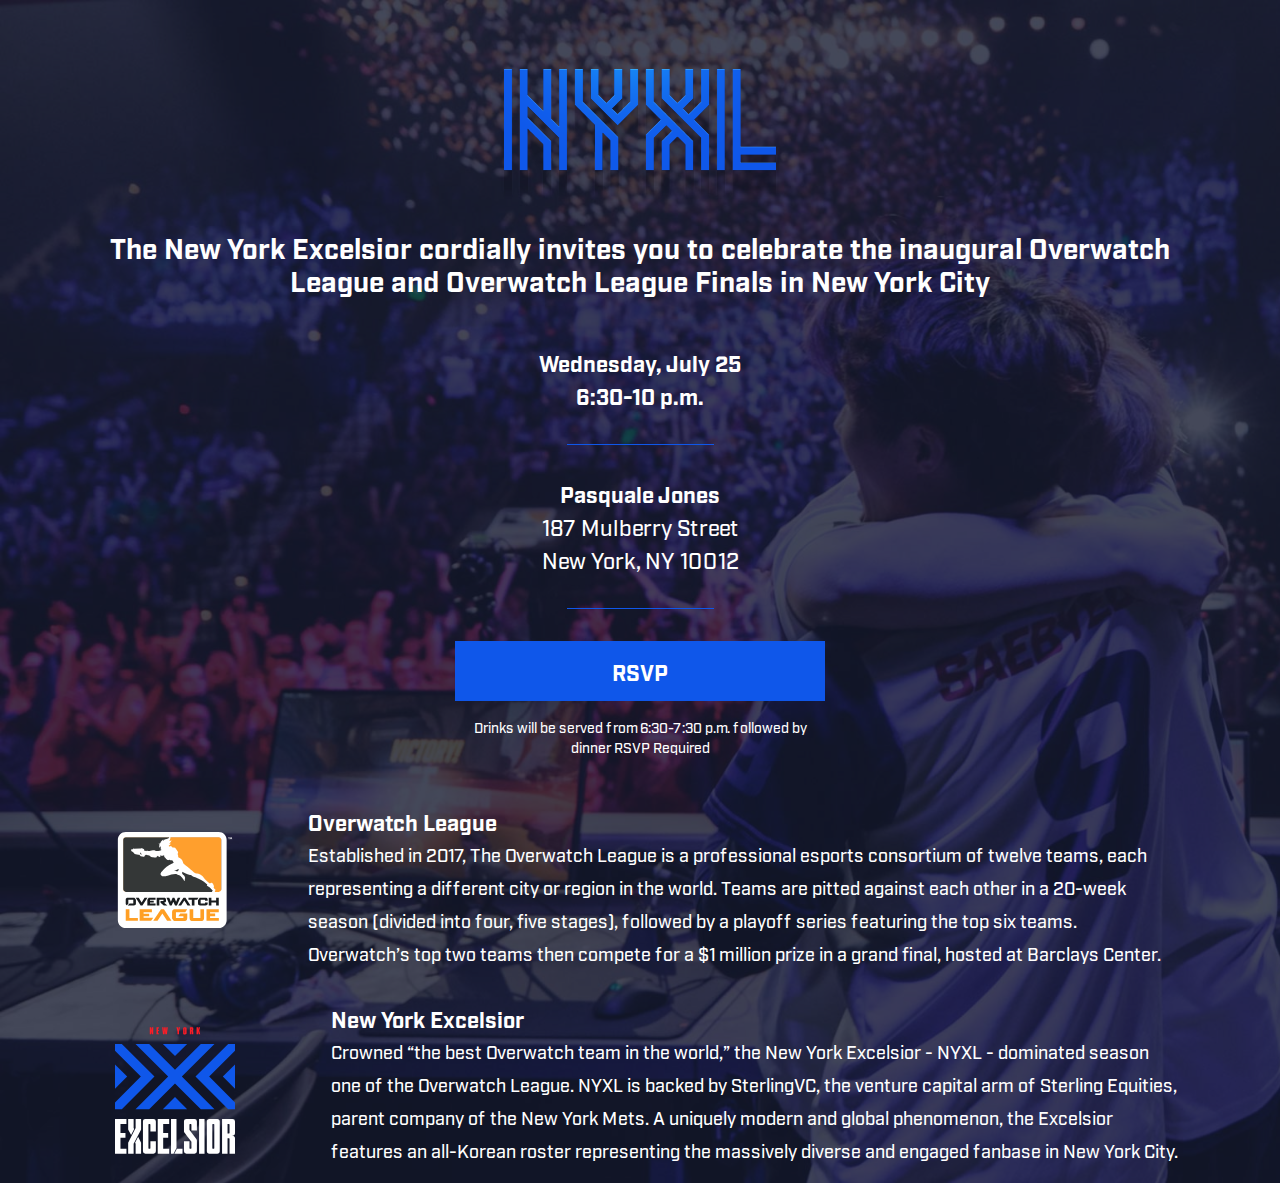
==== index.html @ 33cf8f16 "- updated staging" ====
<!DOCTYPE html>
<html 
xmlns="http://www.w3.org/1999/xhtml" 
xmlns:og="http://ogp.me/ns#"
xmlns:fb="http://www.facebook.com/2008/fbml"
lang="en">
<head>
<meta charset="utf-8" />
<meta name="title" content="NYXL | New York Excelsior" />
<meta name="MobileOptimized" content="width" />
<meta name="HandheldFriendly" content="true" />
<meta name="viewport" content="width=device-width, initial-scale=1.0" />
<title>NYXL | New York Excelsior</title>
<link rel="apple-touch-icon" sizes="180x180" href="images/apple-touch-icon.png">
<link rel="icon" type="image/png" href="images/favicon-32x32.png" sizes="32x32">
<link rel="icon" type="image/png" href="images/favicon-16x16.png" sizes="16x16">
<link href="main-8e82d112156047864e41.css" rel="stylesheet"></head>
<body>
  <div class="content">
    <div class="left-col">
      <div class="left-col__bg"></div>
      <header>
        <figure class="header__logo">
          <img src="images/logo2.png">
        </figure>
      </header>
      <main>
        <section class="intro">The New York Excelsior cordially invites you to celebrate the inaugural Overwatch League and Overwatch League Finals in New York City</section>
        <section class="date-time">Wednesday, July 25<br>6:30-10 p.m.</section>
        <div class="separator"></div>
        <section class="location">
          <div class="location__title">Pasquale Jones</div>
          <div class="location__address">187 Mulberry Street<br>New York, NY 10012</div>
        </section>
        <div class="separator"></div>
        <section class="rsvp">
          <a class="rsvp__cta" href="mailto:nyxl@nyxl.nyxl?subject=NYXL FINALS DINNER"><span>RSVP</span></a>
          <div class="rsvp__text">Drinks will be served from 6:30-7:30 p.m. followed by dinner RSVP Required</div>
        </section>
        <section class="overwatch-league">
          <figure class="overwatch-league__logo">
            <svg aria-hidden="true" role="img" class="icon--owlstacked" xmlns="http://www.w3.org/2000/svg" x="0px" y="0px" viewBox="-300 -125 402 350" style="enable-background:new -300 -125 402 350;" xml:space="preserve">
              <style type="text/css">
                .stZero{fill:#EF7A1A;}
                .stOne{fill:#FF9F2D;}
                .st2{fill:#191E1F;}
                .st3{opacity:0.4;}
                .st4{fill:#5D5D5D;}
                .st5{fill:#FFFFFF;}
                .st6{fill:#191C1F;}
                .st7{fill:#FF9F24;}
              </style>
              <title>OWL_Logo_DarkBG</title>
              <g>
              <g>
              <g>
              <path class="stZero" d="M-275.4-99.6H58.1c2.8,0,5,2.2,5,5V86.7c0,2.8-2.2,5-5,5h-333.5c-2.8,0-5-2.2-5-5V-94.7
                      C-280.4-97.4-278.1-99.6-275.4-99.6z"></path>
              <g>
              <path class="stOne" d="M-275.4-99.6H58.1c2.8,0,5,2.2,5,5V86.7c0,2.8-2.2,5-5,5h-333.5c-2.8,0-5-2.2-5-5V-94.7
                        C-280.4-97.4-278.1-99.6-275.4-99.6z"></path>
              </g>
              </g>
              <g>
              <path class="st2" d="M35.6,85.5l-3.8-6.3L11.1,57.6l-40.1-26.4L-80.6-0.3L-120-49.5l-7.5-24l5.5-18.4l6.5-7.7h-156
                      c-4.9,0-8.9,4-8.9,8.9V82.8c0,4.9,4,8.9,8.9,8.9h306L35.6,85.5z"></path>
              <g>
              <g class="st3">
              <path class="st4" d="M35.6,85.5l-3.8-6.3L11.1,57.6l-40.1-26.4L-80.6-0.3L-120-49.5l-7.5-24l5.5-18.4l6.5-7.7h-156
                          c-4.9,0-8.9,4-8.9,8.9V82.8c0,4.9,4,8.9,8.9,8.9h306L35.6,85.5z"></path>
              </g>
              </g>
              </g>
              </g>
              <path class="st5" d="M54.2-118.3h-325.7c-15.2,0-27.5,12.3-27.5,27.5v281.5c0,15.2,12.3,27.5,27.5,27.5H54.2
                  c15.2,0,27.5-12.3,27.5-27.5V-90.8C81.7-105.9,69.4-118.3,54.2-118.3z M-280.4,82.7V-90.8c0-4.9,4-8.9,8.9-8.9h152.8
                  c-0.8,2-2.4,3.5-4.4,4.3c-1.7,0.7-3.6,1.2-5.4,1.6c-1.5,0.4-3.1,0.8-4.6,1.4c-1.5,0.5-2.9,1.2-4.2,2.2c-0.7,0.6-1.4,1.3-1.9,2
                  c-0.5,0.6-0.9,1.2-1.2,1.8c-0.4,0.6-0.7,1-0.8,1.2c0.9-2.8,1.3-5.7,1.3-8.6c-0.2,1.6-4,5-6.1,6.9c-4.3,3.7-3.8,7.7-3.8,7.7
                  c-0.4,0.1-0.8,0.3-1.1,0.5c-1.7,1.3-2.5,1.9-4.4,1.4c-0.6-0.2-1.2-0.5-1.8-0.8c-0.2-0.1-0.5-0.2-0.7-0.4c1,1.7,2.5,3.2,4.2,4.1
                  c0.4,0.2,0.7,0.5,1,0.8c-0.3,0.6-1.4,2.8-1.5,3.2c-0.7,1.5-0.5,3.2,0.4,4.6c0.6,1,2,3.4,2,3.4s0.4,0.4,0.6,0.6
                  c-0.2-1.1-0.4-2.1-0.4-3.2c0.1-1.4,1-2.6,2.2-3.2c0,0.3-0.1,0.8-0.1,1.6c-0.1,0.7,0.1,1.5,0.3,2.1c0.2,0.4,0.4,0.8,0.6,1.2
                  c0.5,1,0.4,2.1-0.3,3c-0.3,0.4-0.6,0.8-1,1.2c-0.4,0.4-0.6,0.5-0.8,1c0.3,0.3,0.7,0.5,1.1,0.6l1.6,0.6c0.7,0.3,1.7,0.7,1.7,1.4
                  c-0.1,0.4-0.3,0.7-0.6,0.8c-0.6,0.3-1.2,0.6-2.3,1.1c-0.4,0.2-0.8,0.5-1.3,0.7c-0.7,0.2-1.4,0.4-2.1,0.5c-3.4,0.7-6.9,1.1-10.4,1.2
                  c-1.2,0.1-2.4-0.1-3.5-0.7c0,0-5.2-2.9-9.9-2.1c-2.9,0.4-5.8,1-8.6,2c-2,0.6-4,1-6.1,0.9c-1,0.1-1.9-0.1-2.7-0.6
                  c0,0-0.6-0.4-2.8-0.3c-1,0-1.9,0-2.9,0.2c-0.4,0.6-0.6,0.9-0.6,0.9c-0.4-0.1-0.7-0.3-1-0.6c-0.6-0.4-1.4-1-4.1-1
                  c-0.6,0.1-1.2,0-1.8-0.1c0.2-0.7,0.4-1.5,0.5-2.2c0.1-0.4,0-0.9-0.3-1.2c-0.4-0.8-1.2-2-1.2-2s-0.1-0.4-0.7-0.5
                  c-0.6-0.2-1.2-0.5-1.7-0.9c-0.8-0.8-1.9-1.2-3-1.2c-0.5,0.1-1,0-1.4-0.3c-0.4-0.2-1.1-0.6-2.6,0.2c-1.1,0.5-2.3,0.7-3.5,0.6
                  l-22.4,0.6c-0.4,0-0.8-0.2-1.1-0.5c-0.4-0.4-1.1-0.5-1.6-0.1c0,0.8-0.1,2.9-0.1,2.9h-2.4c0,0-0.6-1.4-2.6-0.6c-0.1,0.7-0.2,1-0.2,1
                  l-0.2,0.4c-0.4,0-0.8,0.1-1.3,0.2c0,1.1,0,2.3,0.1,3.4l1.3,0.2l0.3,2.2c0.6,0.8,1.5,1.2,2.5,1.2c0.9,0.1,1.9-0.2,2.6,0.9
                  c1.2,1.9,2.6,3.8,4.2,5.4c0.9,0.9,2.2,2.6,9.9,4c2.6,0.5,5.3,0.7,7.9,0.8c0.4,0.4,3,3.4,3,3.4s0.4,0.9,2.1,1.2
                  c3.3,0.8,6.6,1.4,9.9,1.8c1.1,0.1,1.4,0.3,2.4-0.6c0.8-0.5,1.3-1.2,1.6-2.1l0.1-1l0.4-0.3c1.7-1.1,3.3-2.4,4.6-3.9
                  c0.1,0.3,0.3,0.7,0.4,1c0.1,0.2,0.2,0.8,1.9,0.8c2.8,0,5.6,0.6,8.2,1.9c1.3,0.6,2.4,1.4,3.4,2.4c2.1,2.1,4.8,3.4,7.7,3.7
                  c4.1,0.4,8.1,0.6,9.8,0.8c1.4,0.2,2.8,0.1,4.1-0.5c1.1-0.3,1.9-1.2,1.9-2.3c0-0.6,0-1.6,0-1.8c0.1-0.5,0.1-0.8,0.1-0.8
                  c0.4-0.1,0.8-0.1,1.1,0.1c0.9,0.3,10.1,3.6,10.1,3.6s0.9-0.1,0.6-1.6c-0.2-1.2-0.4-2.5-0.4-2.5c-0.1-0.4,0.1-0.8,0.5-0.9
                  c0,0,0.1,0,0.1,0c0.4,0,0.6,0,3.4,0.5c2,0.3,3.9,0.3,5.9,0c0.6-0.1,1.2-0.3,1.8-0.6l0,0c1.4-0.4,1.5-0.7,1.9-0.4
                  c0.2,0.3,0.4,1.3,0.5,3.5c0,0.9,0.4,1.8,1,2.5c0.9,1,6.2,6.6,6.2,6.6l2,2.1c0.7,0.8,1.6,1.2,2.6,1.3c0.8,0.1,1.6,0.3,2.4,0.5
                  c1.1,0.3,2.2,0.1,3.2-0.4c0.9-0.5,2-0.6,3-0.2c1.7,0.4,8.2,1.8,9.1,2l0.5,1.1l0.2,0.5c0,0,0.5,1.6,0.8,2.1s2.4,4.4,2.4,4.4
                  s-1.6,0.9-5.4,2.4C-122.5-1.5-135,8-144.8,20l-0.2,0.3h-0.1c0,0-4.4,5.1-4.6,9c0.1,1.1,0.6,2.1,1.3,2.9c1.1,1.5,2.1,3,3.4,3.5
                  c0.7,0.4,0.8,0.7,5.2,0.8s5.6,0.2,5.6,0.2c1.7,0,3.3-0.2,4.9-0.6c2.9-0.8,4.4-1.2,5.1-1.3c0.9-0.3,2-0.6,4.8-1.6
                  c2-0.8,14.4-5.3,25.8-4l0.5,0.8c0,0,0.2,0.5,1.7,0.8c1.5,0.4,7.4,2.3,10.3,4.2c1.1,0.7,2.1,1.6,3,2.5c0.9,1.1,2.2,2.3,4.2,4.8
                  c0.9,1,1.7,2.1,2.4,3.2c0.7,1,1.4,1.9,2.2,2.8c0.4,0.4,0.7,1,0.8,1.6c0.1,0.8,0.5,1.6,1.1,2.2c0.8,0.8,1.5,1.7,2.5,0.5
                  c0.2-0.5,0.3-0.3,0.3-3.4c0.1-2.2,0-3.7,0.5-4.1c0.5-0.8,0.7-1.9,0.5-2.9c0-1-0.6-1.9-1.5-2.3c0,0,0.5-2.4-0.6-3.8
                  c-0.3-0.4-0.8-0.7-1.4-0.7c-0.4-1.4-1.4-2.5-2.7-3.1c-1.1-0.7-1.9-1-3.5-4.2c0,0-0.7-1.6-1.1-2.8c0.1-0.1,1-1,1-4.4
                  c1,0.6,2,1.2,3.1,1.7l6.8,3.4c5.4,2.7,11.1,4.9,16.9,6.3c0,0,2.5,0.5,2.9,0.6c0.6,0.1,1.2,0.3,1.7,0.8c1.4,1.3,2.9,2.4,4.5,3.5
                  c2,1.1,4.1,1.9,6.3,2.3c2,0.2,3.9,0.7,5.7,1.6c0,0,9.2,4.8,12.7,6.3c4.7,2.4,9.2,5.1,13.5,8c0,0,3.6,2.2,4.8,3
                  c0.4,0.3,1.3,1,3.2,2.7s5.4,4.8,5.4,4.8l0.6,0.8h-1.7L12.6,69c0,0,3.8,2.6,6.6,4.7c2.5,1.9,4.8,4.1,6.9,6.4c1.1,1,3.8,3.5,5.4,5.1
                  l0,0c0,0,1.7,1.6,1.2,2.2c-1,1.1-2.3,2.6-2.3,4.3h-301.8C-276.4,91.6-280.3,87.6-280.4,82.7L-280.4,82.7z M-122.1-86L-122.1-86z
                   M-215.4-39.1c0,0-1.7-0.4-2.1-0.5c-0.6-0.1-1.1-0.4-1.6-0.9c-0.8-0.5-1.4-1.4-1.8-2.3c-0.3-1.2-0.6-2.2-0.6-2.2
                  c0.6-0.2,1.2-0.2,1.8-0.2c0.6,0,0.9,0,0.9,0c0.2,0.6,0.5,1.2,0.8,1.7c0.5,0.5,0.9,1.1,1.2,1.7c0.1,0.4,0.3,0.8,0.7,1.1
                  c0.4,0.2,0.6,0.6,0.5,1.1C-215.4-39.2-215.4-39.1-215.4-39.1z M-87.6,17.2c-0.6,0.6-0.8,0.9-1.5,1.8c-4.1,0.2-8.3,0.1-12.4-0.3
                  c-0.1-0.8,0.6-0.8,1.7-1.1c3.8-1.3,7.4-2.9,10.9-4.9c0.8-0.5,1.6-1,2.4-1.4l1,0.5v0.5l-0.6,0.8c-0.6,0.5-0.9,1.2-0.9,2
                  C-86.8,15.8-87.1,16.6-87.6,17.2z M63.1,82.8c0,4.9-4,8.9-8.9,8.9H39.5c0.6-0.3,1.2-0.8,1.5-1.4c0.7-2,1.3-4,1.5-6.1
                  c-0.1-0.7-0.4-1.3-1-1.7c-0.7-0.5-3-1.9-3.8-3.8c-0.9-1.7-1.4-2.8-1.4-2.8c0.8-1,1.2-2.3,1-3.6c-0.2-1-0.4-2-0.8-3
                  c-0.7-2.6-1.9-4.9-3.5-7c-0.3-0.3-0.6-0.7-0.8-1.1c-0.1-0.2,0-0.3-0.9-0.8c-0.9-0.5-1.9-0.8-2.9-0.7c-0.7,0.9-1.5,1.8-1.5,1.8
                  S26,61.1,25.3,61c-0.4-0.1-0.7-0.3-1.9,0.5l-1.1,0.7l-0.6-0.4c-3-2.3-5.8-4.8-8.5-7.5C7,48.4,1.7,42,1.7,42c-1.4-1.4-3-4.3-6.1-6.9
                  c-3-2.5-6.4-4.6-10-6.1c-1.1-0.5-1-0.8-13.2-2.7c-2.2-0.6-4.2-1.8-5.7-3.5c-2.5-2.6-9.7-7.9-13.8-11.9c0,0-5.4-4.6-9.5-8.2
                  C-64.2-3.7-68-6.4-68-6.4c-1.9-2.1-3.2-4.7-3.7-7.6c-0.8-2.9-2.2-5.7-4.1-8.1c-2.4-2.5-5.3-4.6-8.4-6.2c-1.4-0.7-2.6-1.6-3.7-2.6
                  c0.1-0.8,0.1-1.5,0.1-2.3c-0.2-1.7-0.4-5-0.6-5.4c-1.3-0.9-1.8-1.2-1.8-1.2v-1.9l1.3-1.1c0.4-0.4,0.7-0.3,0.6-1.8s0.1-3,0.1-3
                  s0.1-0.9-1-2.4c-1.2-1.7-5.6-7.8-7.4-10.4c0,0-1-1.3-1.4-1.8c-0.4-0.6-1-0.9-1.7-1l-2.5-0.6c-0.5-0.1-1.1-0.1-1.6,0.2
                  c-0.5,0.3-1.1,0.4-1.7,0.2c-0.8-0.2-2.7-0.7-2.7-0.7c-0.4-0.6-1.5-2-1.9-2.6c-0.3-0.4-0.6-0.7-1-0.9c-0.8-0.5-2.4-1.5-2.4-1.5
                  l-5.3,1.5c-0.2,0.1-0.4,0.1-0.6,0.1L-120-67l-0.7-3.6l2.9-2.2c1.1-0.8,2.1-1.6,3.1-2.5l1.7-1.6c-1.9,0.1-3.8,0-5.7-0.3
                  c-0.2,0-0.3-0.1-0.5-0.2l0.6-0.7c6.6-6.4,7.2-10.2,7.3-11.4c-1.3,1.5-3.5,2-5,2.4c-1.6,0.3-2.6,0.4-3.4,0.6c4.1-4,4.8-10.4,4.9-13
                  H54.2c4.9,0,8.9,4,8.9,8.9L63.1,82.8z"></path>
              <g>
              <path class="st5" d="M87.7-98.3h1.4v6h1.5v-6H92v-1.3h-4.3L87.7-98.3z M99.7-99.6h-1.5l-1.6,4.4l-1.7-4.4h-1.5l-1.1,7.3h1.4
                    l0.7-4.5l1.7,4.5H97l1.8-4.6l0.8,4.6h1.5L99.7-99.6z"></path>
              <path class="st6" d="M-89.3,112.3l-5.8,13.8l-6-13.8h-6.3l-6,13.6l-5.7-13.6h-9.7l11.9,27h6l6.1-13.6l6,13.6h6.5l11.8-27H-89.3z
                     M45,112.3v9.5H28.4v-9.5h-9.2v27h9.2v-10.4H45v10.5h9.2v-27.1H45z M-69.4,112.3l-18.2,27h10l11.3-17.4l11.2,17.4h10.4l-17.7-27
                    H-69.4z M-205.5,112.3l-10.3,16.5l-10.1-16.5h-10.5l17.1,27h6.3l17.7-27H-205.5z M-51.9,112.3v7.1h11.8v20h9.2v-20h9.3l4.7-7.1
                    H-51.9z M-240.2,112.8c-1-0.3-2.1-0.5-3.2-0.4h-20.5c-4.7,0-7.6,2.4-7.6,6.1v14.8c0,2.2,1.2,4.2,3.2,5.1l0.4,0.2l5.6-5.7v-13.4
                    h17.3v12.8h-12.7l-7.1,7.1h21.4c4.5,0,7.6-2.5,7.6-6.1v-14l-4.2-6.4L-240.2,112.8z M7.7,112.3h-18.5c-0.5,0-1,0-1.5,0.1h-0.3
                    l-0.8,1.2l0,0l-5,7.7v11.9c0,3.6,3.1,6.1,7.6,6.1H7.7c4.4,0,7.6-2.6,7.6-6.1v-4.6H6.1v3.6H-9.2v-12.8H6.1v3.2h9.2v-4.1
                    C15.3,114.7,12.3,112.3,7.7,112.3L7.7,112.3z M-195.8,119.1v20.3h28.7v-7.1h-19.4v-3.4h13.1v-6.2h-13.1v-3.2h19.4v-7.1h-24
                    L-195.8,119.1z M-130.5,124.3v-6.4c0-3.4-2.7-5.5-7-5.5h-25.6v27h9.2v-20.1h14c0.2,0,0.3,0,0.5,0c0,0.1,0,0.2,0,0.3v4
                    c0,0,0,0.1,0,0.1l0,0c-0.2,0.1-0.3,0.1-0.5,0.1h-9.8v5.4l11.4,10.2h12.7l-11.6-10.1C-134,129.1-130.5,127.5-130.5,124.3
                    L-130.5,124.3z"></path>
              <path class="st7" d="M-208.9,177.3h19.5v-9.2h-19.5v-4.8h29v-10.6h-42.8V193h40.2l7.3-10.6h-33.7V177.3z M-148,152.7l-27.1,40.3
                    h15l16.8-26l16.6,26h15.4l-26.4-40.3L-148,152.7z M-258.5,152.7h-12.9V193h42.5v-10.4h-29.6L-258.5,152.7z M-10.1,182.6h-25v-29.9
                    h-12.8v29.9c0,8.8,4.3,10.5,11.6,10.5h27.3c7.4,0,11.7-1.7,11.7-10.5v-29.9h-12.9V182.6z M23.8,182.6v-5.5h17.7v-9.9H23.8v-4.5
                    h30.4v-10H11.2V193h43.3v-10.4L23.8,182.6z M-63.1,162.7l6.9-10l-40.7-0.1c-7.9,0-12.4,1.7-12.4,10.6v19.4c0,0.6,0,1.2,0.1,1.8
                    l5.5,8c2.2,0.6,4.6,0.9,6.9,0.8h28.2c7.9,0,12.5-1.7,12.5-10.6v-15.2h-24.4l-6.8,9.8h17.7v5.5h-26.1v-19.9L-63.1,162.7z"></path>
              </g>
              </g>
            </svg>
          </figure>
          <div class="overwatch-league__content">
            <div class="overwatch-league__title">Overwatch League</div>
            <div class="overwatch-league__description">Established in 2017, The Overwatch League is a professional esports consortium of twelve teams, each representing a different city or region in the world.  Teams are pitted against each other in a 20-week season (divided into four, five stages), followed by a playoff series featuring the top six teams.  Overwatch’s top two teams then compete for a $1 million prize in a grand final, hosted at Barclays Center.</div>
          </div>
        </section>
        <section class="ny-excelsior">
          <figure class="ny-excelsior__logo"><img src="images/logo-onPrimary-newyork-2.svg"></figure>
          <div class="ny-excelsior__content">
            <div class="ny-excelsior__title">New York Excelsior</div>
            <div class="ny-excelsior__description">Crowned “the best Overwatch team in the world,” the New York Excelsior - NYXL - dominated season one of the Overwatch League. NYXL is backed by SterlingVC, the venture capital arm of Sterling Equities, parent company of the New York Mets.  A uniquely modern and global phenomenon, the Excelsior features an all-Korean roster representing the massively diverse and engaged fanbase in New York City.</div>
          </div>
        </section>
      </main>
      <footer></footer>
    </div>
    <div class="right-col">
    </div>
  </div>
<script type="text/javascript" src="main-8e82d112156047864e41.js"></script></body>
</html>
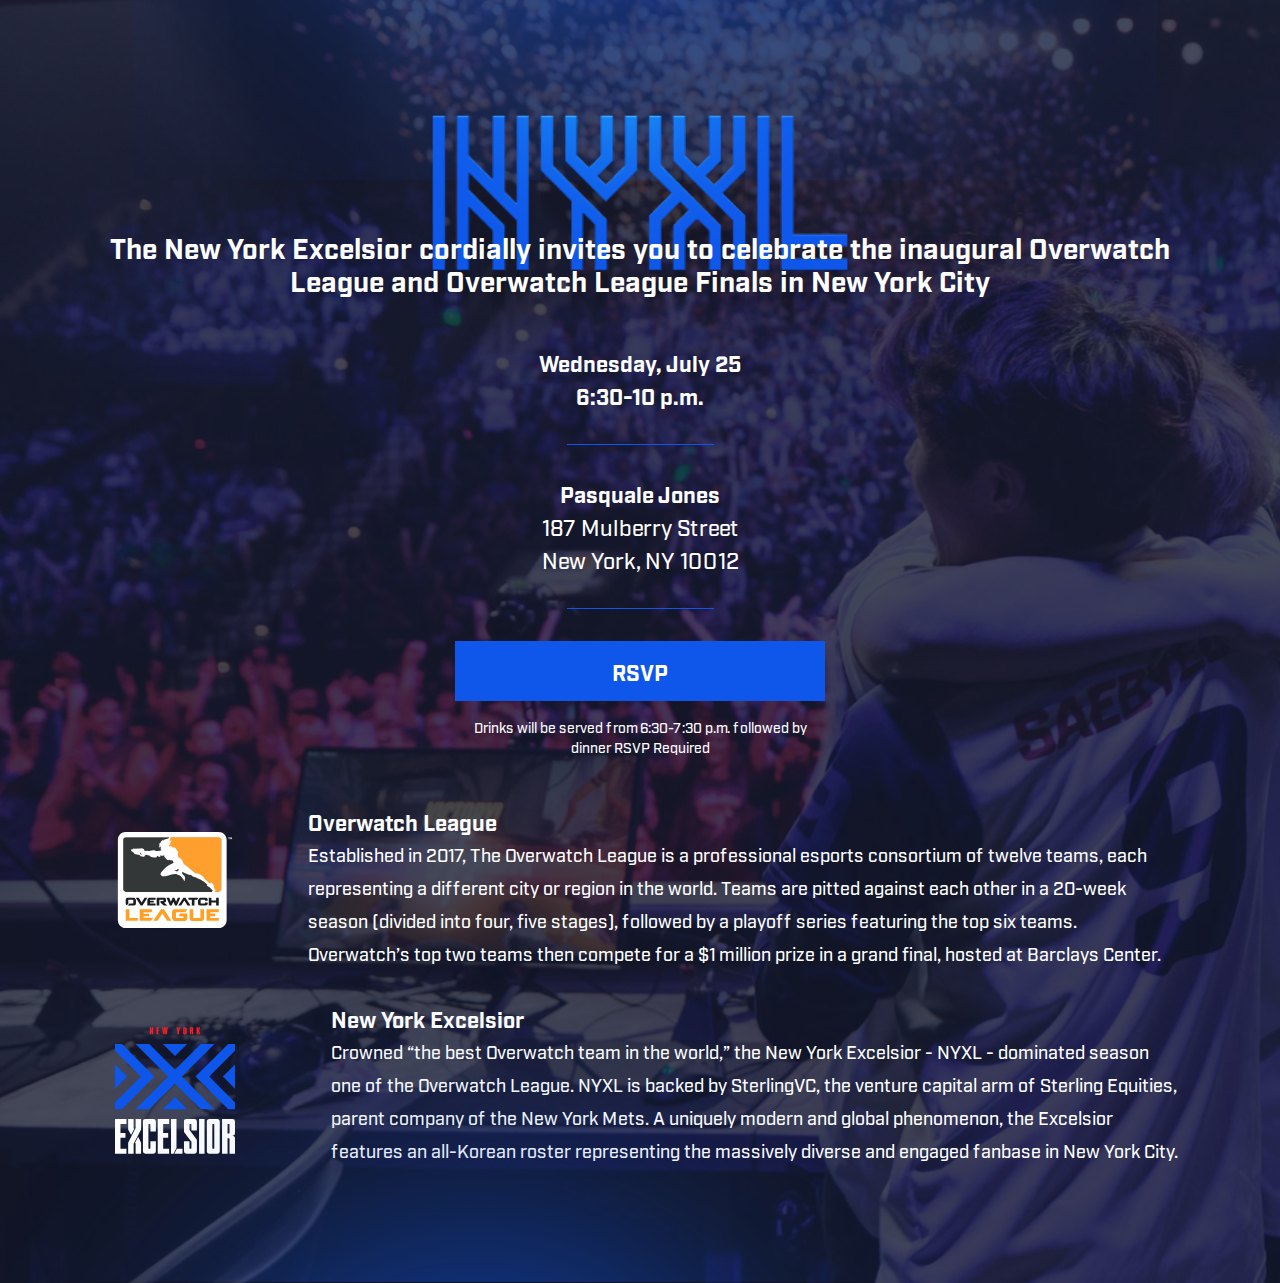
==== commit dae73983: "- updated" ====
--- a/index.html
+++ b/index.html
@@ -14,7 +14,7 @@
 <link rel="apple-touch-icon" sizes="180x180" href="images/apple-touch-icon.png">
 <link rel="icon" type="image/png" href="images/favicon-32x32.png" sizes="32x32">
 <link rel="icon" type="image/png" href="images/favicon-16x16.png" sizes="16x16">
-<link href="main-8e82d112156047864e41.css" rel="stylesheet"></head>
+<link href="main-3ed35997fd9f2a445d49.css" rel="stylesheet"></head>
 <body>
   <div class="content">
     <div class="left-col">
@@ -156,10 +156,12 @@
           </div>
         </section>
       </main>
-      <footer></footer>
+      <footer>
+        <img src="images/glow.png">
+      </footer>
     </div>
     <div class="right-col">
     </div>
   </div>
-<script type="text/javascript" src="main-8e82d112156047864e41.js"></script></body>
+<script type="text/javascript" src="main-3ed35997fd9f2a445d49.js"></script></body>
 </html>--- a/main-3ed35997fd9f2a445d49.css
+++ b/main-3ed35997fd9f2a445d49.css
@@ -0,0 +1 @@
+@font-face{font-family:Roboto;src:url(fonts/ROBOTO-REGULAR.woff) format("woff");font-weight:400;font-style:normal}@font-face{font-family:Industry;src:url(fonts/INDUSTRY-MEDIUM.woff) format("woff");font-weight:400;font-style:normal}@font-face{font-family:Industry;src:url(fonts/INDUSTRY-BOLD.woff) format("woff");font-weight:700;font-style:normal}abbr,address,article,aside,audio,b,blockquote,body,canvas,caption,cite,code,dd,del,details,dfn,div,dl,dt,em,fieldset,figcaption,figure,footer,form,h1,h2,h3,h4,h5,h6,header,hgroup,html,i,iframe,img,ins,kbd,label,legend,li,mark,menu,nav,object,ol,p,pre,q,samp,section,small,span,strong,sub,summary,sup,table,tbody,td,tfoot,th,thead,time,tr,ul,var,video{margin:0;padding:0;border:0;outline:0;font-size:100%;vertical-align:baseline;background:transparent}body{line-height:1}article,aside,details,figcaption,figure,footer,header,hgroup,menu,nav,section{display:block}nav ul{list-style:none}blockquote,q{quotes:none}blockquote:after,blockquote:before,q:after,q:before{content:"";content:none}a{margin:0;padding:0;font-size:100%;vertical-align:baseline;background:transparent}ins{text-decoration:none}ins,mark{background-color:#ff9;color:#000}mark{font-style:italic;font-weight:700}del{text-decoration:line-through}abbr[title],dfn[title]{border-bottom:1px dotted;cursor:help}table{border-collapse:collapse;border-spacing:0}hr{display:block;height:1px;border:0;border-top:1px solid #ccc;margin:1em 0;padding:0}input,select{vertical-align:middle}.content{background-color:#161b30;color:#fff;display:flex;font-family:Industry,Arial;min-height:100vh}.content .left-col{flex:54%;position:relative;z-index:1}.content .left-col__bg{background:url([data-uri]) no-repeat;background-size:cover;display:none;height:100%;left:0;opacity:.2;position:absolute;top:0;width:100%;z-index:-1}@media (max-width:1299px){.content .left-col__bg{display:block}}@media (max-width:767px){.content .left-col__bg{background-position-x:-18.75rem}}.content .right-col{background-image:url([data-uri]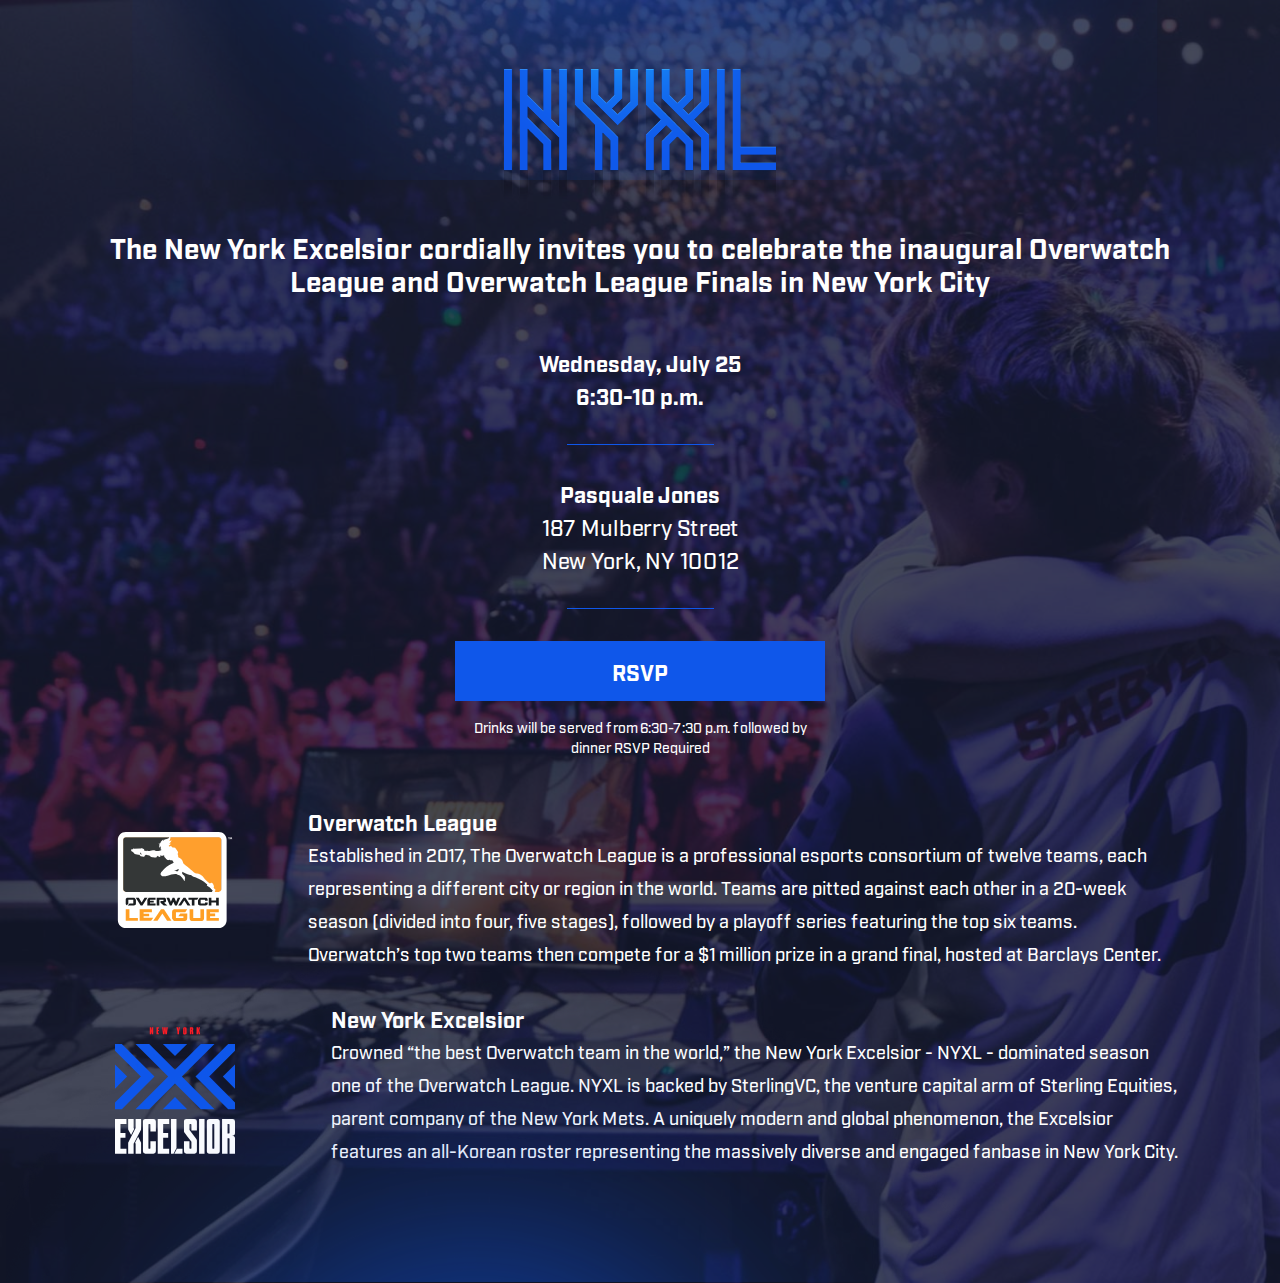
==== commit 94e27fb8: "- updated" ====
--- a/index.html
+++ b/index.html
@@ -14,7 +14,7 @@
 <link rel="apple-touch-icon" sizes="180x180" href="images/apple-touch-icon.png">
 <link rel="icon" type="image/png" href="images/favicon-32x32.png" sizes="32x32">
 <link rel="icon" type="image/png" href="images/favicon-16x16.png" sizes="16x16">
-<link href="main-3ed35997fd9f2a445d49.css" rel="stylesheet"></head>
+<link href="main-d8373a7b9ae08b695a6b.css" rel="stylesheet"></head>
 <body>
   <div class="content">
     <div class="left-col">
@@ -163,5 +163,5 @@
     <div class="right-col">
     </div>
   </div>
-<script type="text/javascript" src="main-3ed35997fd9f2a445d49.js"></script></body>
+<script type="text/javascript" src="main-d8373a7b9ae08b695a6b.js"></script></body>
 </html>--- a/main-d8373a7b9ae08b695a6b.css
+++ b/main-d8373a7b9ae08b695a6b.css
@@ -0,0 +1 @@
+@font-face{font-family:Roboto;src:url(fonts/ROBOTO-REGULAR.woff) format("woff");font-weight:400;font-style:normal}@font-face{font-family:Industry;src:url(fonts/INDUSTRY-MEDIUM.woff) format("woff");font-weight:400;font-style:normal}@font-face{font-family:Industry;src:url(fonts/INDUSTRY-BOLD.woff) format("woff");font-weight:700;font-style:normal}abbr,address,article,aside,audio,b,blockquote,body,canvas,caption,cite,code,dd,del,details,dfn,div,dl,dt,em,fieldset,figcaption,figure,footer,form,h1,h2,h3,h4,h5,h6,header,hgroup,html,i,iframe,img,ins,kbd,label,legend,li,mark,menu,nav,object,ol,p,pre,q,samp,section,small,span,strong,sub,summary,sup,table,tbody,td,tfoot,th,thead,time,tr,ul,var,video{margin:0;padding:0;border:0;outline:0;font-size:100%;vertical-align:baseline;background:transparent}body{line-height:1}article,aside,details,figcaption,figure,footer,header,hgroup,menu,nav,section{display:block}nav ul{list-style:none}blockquote,q{quotes:none}blockquote:after,blockquote:before,q:after,q:before{content:"";content:none}a{margin:0;padding:0;font-size:100%;vertical-align:baseline;background:transparent}ins{text-decoration:none}ins,mark{background-color:#ff9;color:#000}mark{font-style:italic;font-weight:700}del{text-decoration:line-through}abbr[title],dfn[title]{border-bottom:1px dotted;cursor:help}table{border-collapse:collapse;border-spacing:0}hr{display:block;height:1px;border:0;border-top:1px solid #ccc;margin:1em 0;padding:0}input,select{vertical-align:middle}.content{background-color:#161b30;color:#fff;display:flex;font-family:Industry,Arial;min-height:100vh}.content .left-col{flex:54%;position:relative;z-index:1}.content .left-col__bg{background:url([data-uri]) no-repeat;background-size:cover;display:none;height:100%;left:0;opacity:.2;position:absolute;top:0;width:100%;z-index:-1}@media (max-width:1299px){.content .left-col__bg{display:block}}@media (max-width:767px){.content .left-col__bg{background-position-x:-18.75rem}}.content .right-col{background-image:url([data-uri]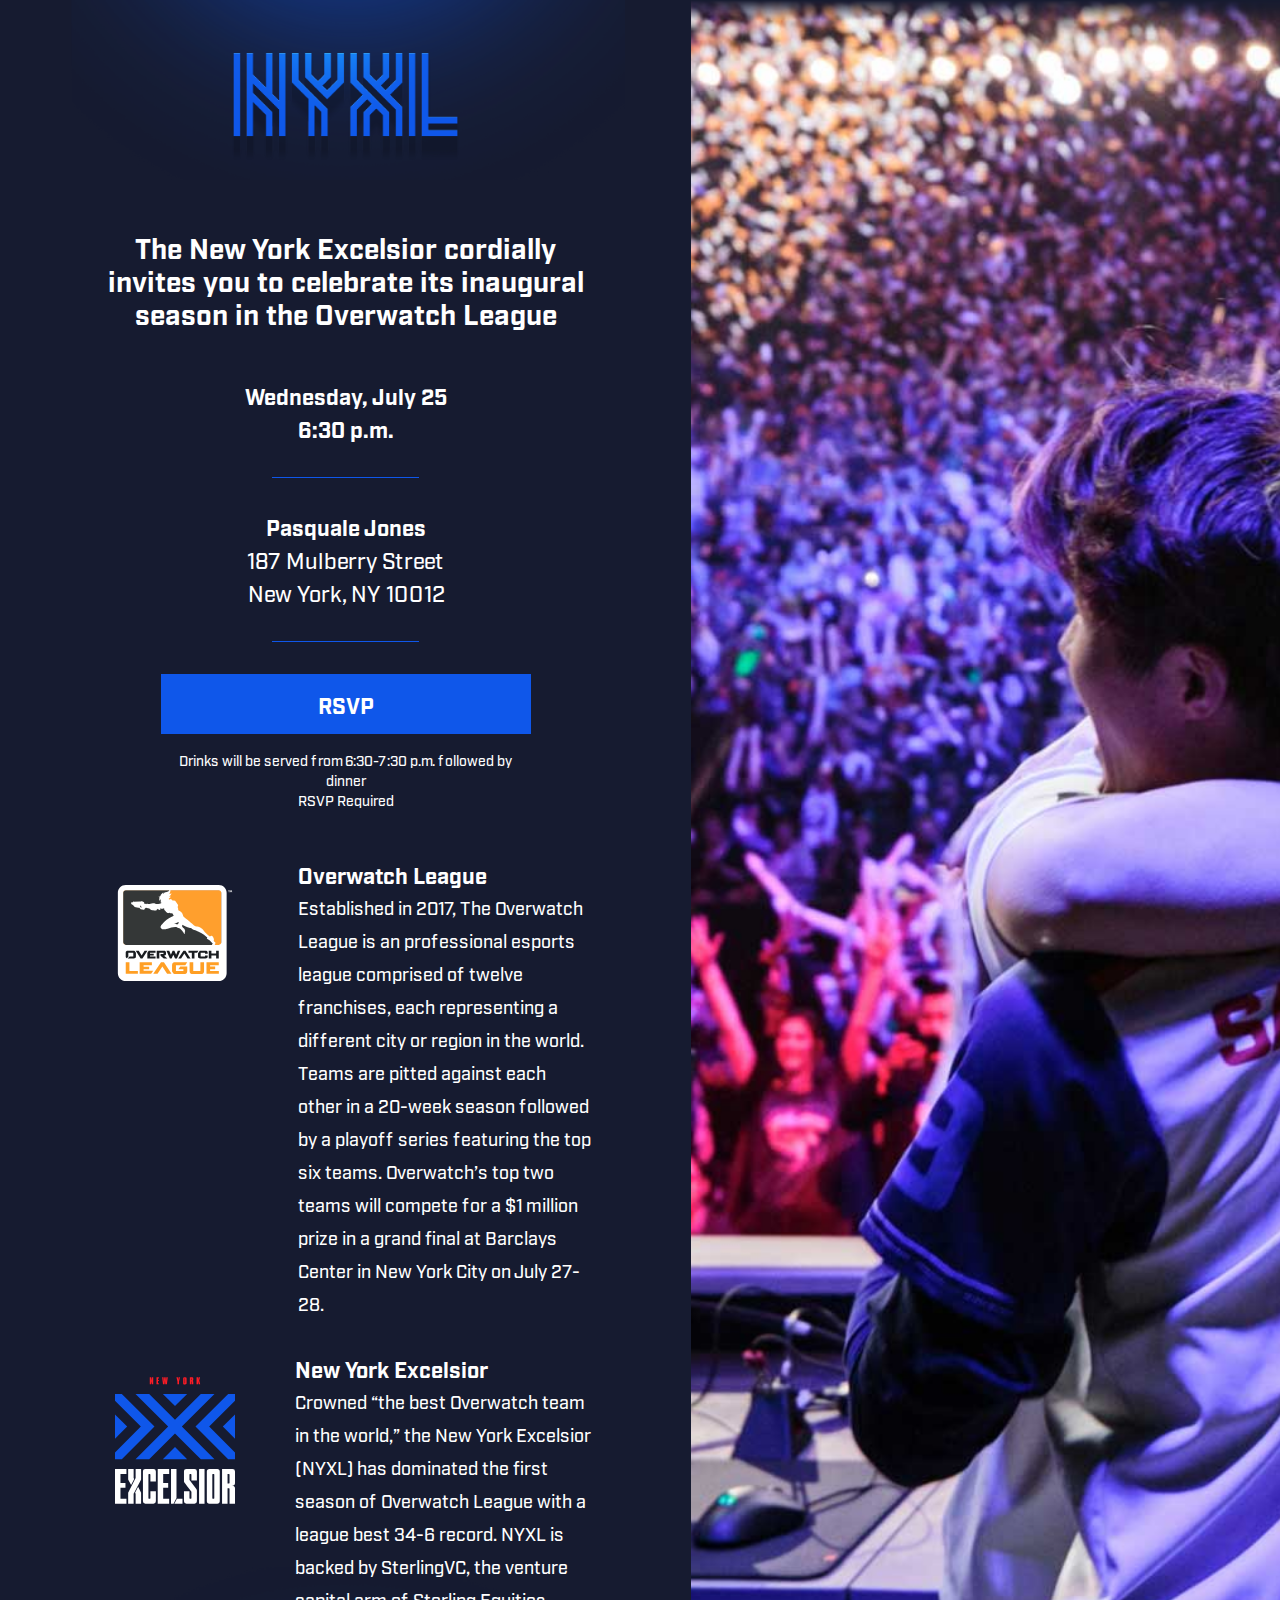
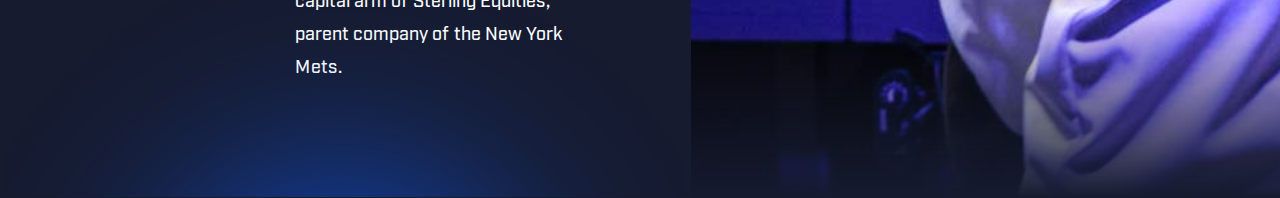
==== commit a9225b5b: "- updated" ====
--- a/index.html
+++ b/index.html
@@ -10,11 +10,12 @@
 <meta name="MobileOptimized" content="width" />
 <meta name="HandheldFriendly" content="true" />
 <meta name="viewport" content="width=device-width, initial-scale=1.0" />
+<meta name="robots" content="noindex">
 <title>NYXL | New York Excelsior</title>
 <link rel="apple-touch-icon" sizes="180x180" href="images/apple-touch-icon.png">
 <link rel="icon" type="image/png" href="images/favicon-32x32.png" sizes="32x32">
 <link rel="icon" type="image/png" href="images/favicon-16x16.png" sizes="16x16">
-<link href="main-d8373a7b9ae08b695a6b.css" rel="stylesheet"></head>
+<link href="main-327720372e8c0645d84b.css" rel="stylesheet"></head>
 <body>
   <div class="content">
     <div class="left-col">
@@ -25,8 +26,8 @@
         </figure>
       </header>
       <main>
-        <section class="intro">The New York Excelsior cordially invites you to celebrate the inaugural Overwatch League and Overwatch League Finals in New York City</section>
-        <section class="date-time">Wednesday, July 25<br>6:30-10 p.m.</section>
+        <section class="intro">The New York Excelsior cordially invites you to celebrate its inaugural season in the Overwatch League</section>
+        <section class="date-time">Wednesday, July 25<br>6:30 p.m.</section>
         <div class="separator"></div>
         <section class="location">
           <div class="location__title">Pasquale Jones</div>
@@ -34,8 +35,8 @@
         </section>
         <div class="separator"></div>
         <section class="rsvp">
-          <a class="rsvp__cta" href="mailto:nyxl@nyxl.nyxl?subject=NYXL FINALS DINNER"><span>RSVP</span></a>
-          <div class="rsvp__text">Drinks will be served from 6:30-7:30 p.m. followed by dinner RSVP Required</div>
+          <a class="rsvp__cta" href="mailto:RSVP@nyxl.gg?subject=RSVP: NYXL Dinner"><span>RSVP</span></a>
+          <div class="rsvp__text">Drinks will be served from 6:30-7:30 p.m. followed by dinner<br>RSVP Required</div>
         </section>
         <section class="overwatch-league">
           <figure class="overwatch-league__logo">
@@ -145,14 +146,14 @@
           </figure>
           <div class="overwatch-league__content">
             <div class="overwatch-league__title">Overwatch League</div>
-            <div class="overwatch-league__description">Established in 2017, The Overwatch League is a professional esports consortium of twelve teams, each representing a different city or region in the world.  Teams are pitted against each other in a 20-week season (divided into four, five stages), followed by a playoff series featuring the top six teams.  Overwatch’s top two teams then compete for a $1 million prize in a grand final, hosted at Barclays Center.</div>
+            <div class="overwatch-league__description">Established in 2017, The Overwatch League is an professional esports league comprised of twelve franchises, each representing a different city or region in the world.  Teams are pitted against each other in a 20-week season followed by a playoff series featuring the top six teams.  Overwatch’s top two teams will compete for a $1 million prize in a grand final at Barclays Center in New York City on July 27-28.</div>
           </div>
         </section>
         <section class="ny-excelsior">
           <figure class="ny-excelsior__logo"><img src="images/logo-onPrimary-newyork-2.svg"></figure>
           <div class="ny-excelsior__content">
             <div class="ny-excelsior__title">New York Excelsior</div>
-            <div class="ny-excelsior__description">Crowned “the best Overwatch team in the world,” the New York Excelsior - NYXL - dominated season one of the Overwatch League. NYXL is backed by SterlingVC, the venture capital arm of Sterling Equities, parent company of the New York Mets.  A uniquely modern and global phenomenon, the Excelsior features an all-Korean roster representing the massively diverse and engaged fanbase in New York City.</div>
+            <div class="ny-excelsior__description">Crowned “the best Overwatch team in the world,” the New York Excelsior (NYXL) has dominated the first season of Overwatch League with a league best 34-6 record. NYXL is backed by SterlingVC, the venture capital arm of Sterling Equities, parent company of the New York Mets.</div>
           </div>
         </section>
       </main>
@@ -163,5 +164,5 @@
     <div class="right-col">
     </div>
   </div>
-<script type="text/javascript" src="main-d8373a7b9ae08b695a6b.js"></script></body>
+<script type="text/javascript" src="main-327720372e8c0645d84b.js"></script></body>
 </html>--- a/main-327720372e8c0645d84b.css
+++ b/main-327720372e8c0645d84b.css
@@ -0,0 +1 @@
+@font-face{font-family:Roboto;src:url(fonts/ROBOTO-REGULAR.woff) format("woff");font-weight:400;font-style:normal}@font-face{font-family:Industry;src:url(fonts/INDUSTRY-MEDIUM.woff) format("woff");font-weight:400;font-style:normal}@font-face{font-family:Industry;src:url(fonts/INDUSTRY-BOLD.woff) format("woff");font-weight:700;font-style:normal}abbr,address,article,aside,audio,b,blockquote,body,canvas,caption,cite,code,dd,del,details,dfn,div,dl,dt,em,fieldset,figcaption,figure,footer,form,h1,h2,h3,h4,h5,h6,header,hgroup,html,i,iframe,img,ins,kbd,label,legend,li,mark,menu,nav,object,ol,p,pre,q,samp,section,small,span,strong,sub,summary,sup,table,tbody,td,tfoot,th,thead,time,tr,ul,var,video{margin:0;padding:0;border:0;outline:0;font-size:100%;vertical-align:baseline;background:transparent}body{line-height:1}article,aside,details,figcaption,figure,footer,header,hgroup,menu,nav,section{display:block}nav ul{list-style:none}blockquote,q{quotes:none}blockquote:after,blockquote:before,q:after,q:before{content:"";content:none}a{margin:0;padding:0;font-size:100%;vertical-align:baseline;background:transparent}ins{text-decoration:none}ins,mark{background-color:#ff9;color:#000}mark{font-style:italic;font-weight:700}del{text-decoration:line-through}abbr[title],dfn[title]{border-bottom:1px dotted;cursor:help}table{border-collapse:collapse;border-spacing:0}hr{display:block;height:1px;border:0;border-top:1px solid #ccc;margin:1em 0;padding:0}input,select{vertical-align:middle}.content{background-color:#161b30;color:#fff;display:flex;font-family:Industry,Arial;min-height:100vh}.content .left-col{flex:54%;position:relative;z-index:1}.content .left-col__bg{background:url([data-uri]) no-repeat;background-size:cover;display:none;height:100%;left:0;opacity:.2;position:absolute;top:0;width:100%;z-index:-1}@media (max-width:1023px){.content .left-col__bg{display:block}}@media (max-width:767px){.content .left-col__bg{background-position-x:-18.75rem}}.content .right-col{background-image:url([data-uri]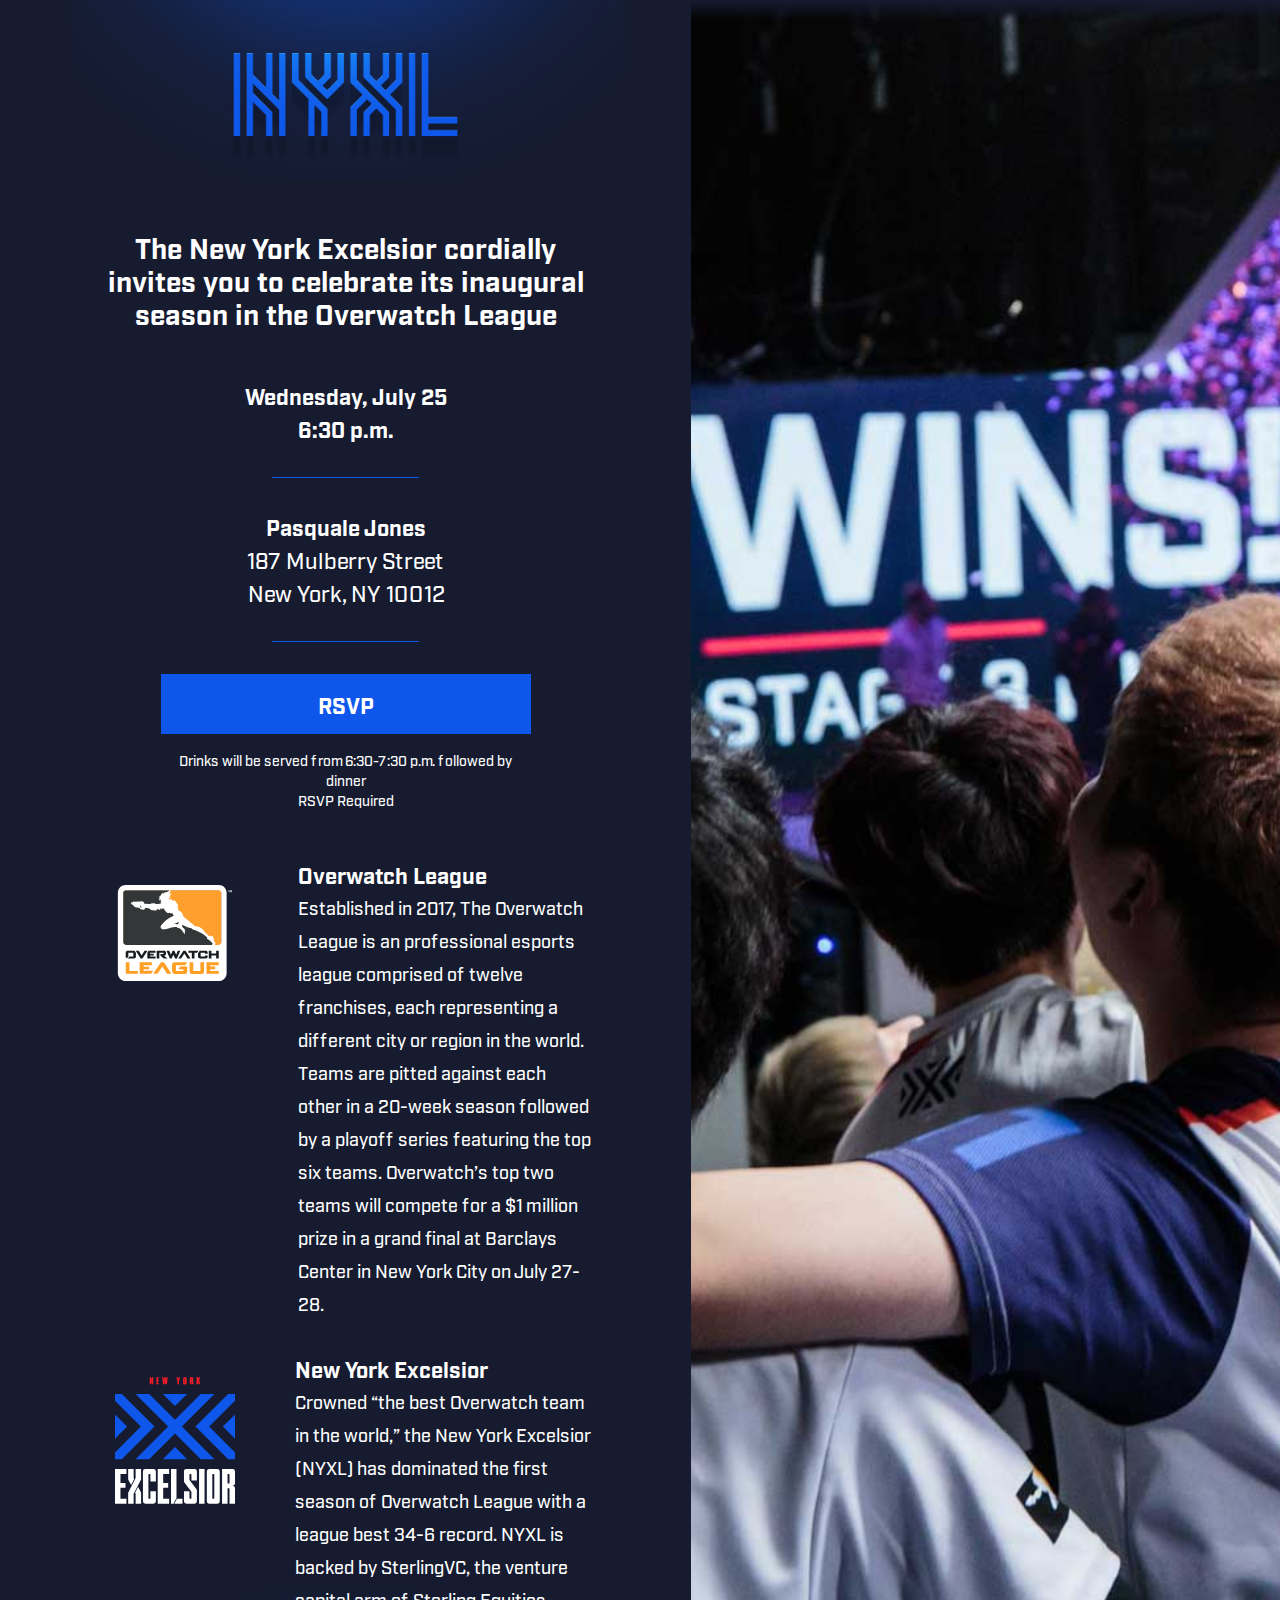
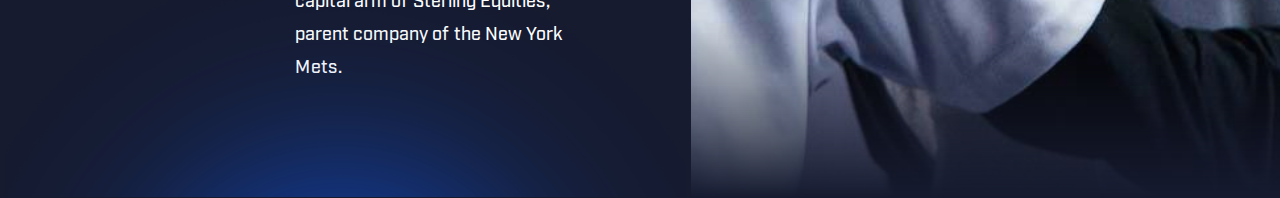
==== commit 6f0488c9: "- updated" ====
--- a/index.html
+++ b/index.html
@@ -15,7 +15,7 @@
 <link rel="apple-touch-icon" sizes="180x180" href="images/apple-touch-icon.png">
 <link rel="icon" type="image/png" href="images/favicon-32x32.png" sizes="32x32">
 <link rel="icon" type="image/png" href="images/favicon-16x16.png" sizes="16x16">
-<link href="main-327720372e8c0645d84b.css" rel="stylesheet"></head>
+<link href="main-8fbebc48bf9ab730e387.css" rel="stylesheet"></head>
 <body>
   <div class="content">
     <div class="left-col">
@@ -164,5 +164,5 @@
     <div class="right-col">
     </div>
   </div>
-<script type="text/javascript" src="main-327720372e8c0645d84b.js"></script></body>
+<script type="text/javascript" src="main-8fbebc48bf9ab730e387.js"></script></body>
 </html>--- a/main-8fbebc48bf9ab730e387.css
+++ b/main-8fbebc48bf9ab730e387.css
@@ -0,0 +1 @@
+@font-face{font-family:Roboto;src:url(fonts/ROBOTO-REGULAR.woff) format("woff");font-weight:400;font-style:normal}@font-face{font-family:Industry;src:url(fonts/INDUSTRY-MEDIUM.woff) format("woff");font-weight:400;font-style:normal}@font-face{font-family:Industry;src:url(fonts/INDUSTRY-BOLD.woff) format("woff");font-weight:700;font-style:normal}abbr,address,article,aside,audio,b,blockquote,body,canvas,caption,cite,code,dd,del,details,dfn,div,dl,dt,em,fieldset,figcaption,figure,footer,form,h1,h2,h3,h4,h5,h6,header,hgroup,html,i,iframe,img,ins,kbd,label,legend,li,mark,menu,nav,object,ol,p,pre,q,samp,section,small,span,strong,sub,summary,sup,table,tbody,td,tfoot,th,thead,time,tr,ul,var,video{margin:0;padding:0;border:0;outline:0;font-size:100%;vertical-align:baseline;background:transparent}body{line-height:1}article,aside,details,figcaption,figure,footer,header,hgroup,menu,nav,section{display:block}nav ul{list-style:none}blockquote,q{quotes:none}blockquote:after,blockquote:before,q:after,q:before{content:"";content:none}a{margin:0;padding:0;font-size:100%;vertical-align:baseline;background:transparent}ins{text-decoration:none}ins,mark{background-color:#ff9;color:#000}mark{font-style:italic;font-weight:700}del{text-decoration:line-through}abbr[title],dfn[title]{border-bottom:1px dotted;cursor:help}table{border-collapse:collapse;border-spacing:0}hr{display:block;height:1px;border:0;border-top:1px solid #ccc;margin:1em 0;padding:0}input,select{vertical-align:middle}.content{background-color:#161b30;color:#fff;display:flex;font-family:Industry,Arial;min-height:100vh}.content .left-col{flex:54%;position:relative;z-index:1}.content .left-col__bg{background:url([data-uri]